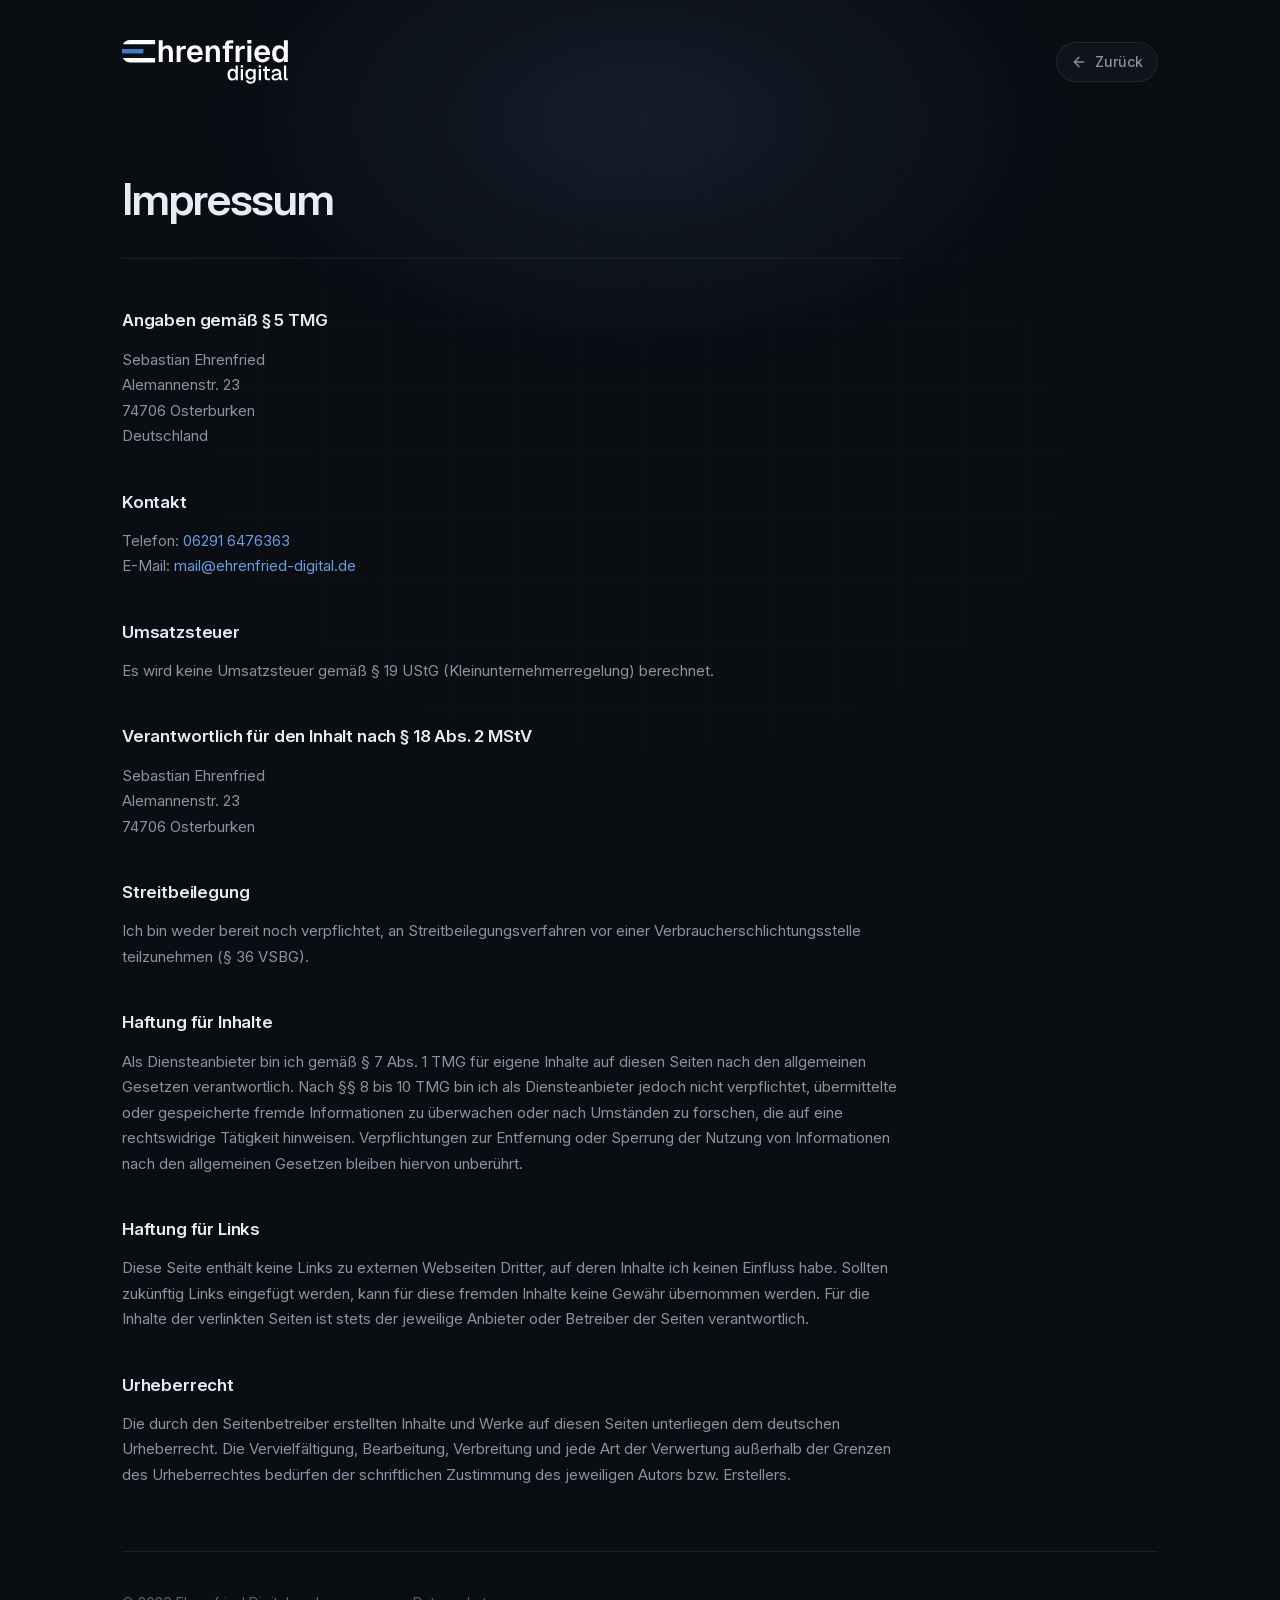
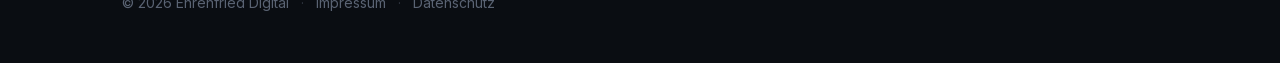
==== impressum.html @ 120dff1f "Add files via upload" ====
<!DOCTYPE html>
<html lang="de">
<head>
    <meta charset="UTF-8">
    <meta name="viewport" content="width=device-width, initial-scale=1.0">
    <title>Impressum — Ehrenfried Digital</title>
    <meta name="description" content="Impressum von Ehrenfried Digital nach § 5 TMG.">
    <meta name="robots" content="index, follow">
    <link rel="preload" href="fonts/InterVariable.woff2" as="font" type="font/woff2" crossorigin>
    <link rel="stylesheet" href="styles.css">
</head>
<body>
    <div class="background-grid"></div>
    <div class="background-glow"></div>

    <main class="container">
        <header class="header">
            <a href="index.html" class="logo" aria-label="Zur Startseite">
                <img src="logo.svg" alt="Ehrenfried Digital" class="logo-img">
            </a>
            <a href="index.html" class="back-link">
                <svg viewBox="0 0 24 24" fill="none" stroke="currentColor" stroke-width="2" stroke-linecap="round" stroke-linejoin="round" aria-hidden="true">
                    <line x1="19" y1="12" x2="5" y2="12"></line>
                    <polyline points="12 19 5 12 12 5"></polyline>
                </svg>
                <span>Zurück</span>
            </a>
        </header>

        <article class="legal-page">
            <h1 class="legal-title">Impressum</h1>

            <section class="legal-section">
                <h2>Angaben gemäß § 5 TMG</h2>
                <p>
                    Sebastian Ehrenfried<br>
                    Alemannenstr. 23<br>
                    74706 Osterburken<br>
                    Deutschland
                </p>
            </section>

            <section class="legal-section">
                <h2>Kontakt</h2>
                <p>
                    Telefon: <a href="tel:+4962916476363">06291 6476363</a><br>
                    E-Mail: <a href="mailto:mail@ehrenfried-digital.de">mail@ehrenfried-digital.de</a>
                </p>
            </section>

            <section class="legal-section">
                <h2>Umsatzsteuer</h2>
                <p>
                    Es wird keine Umsatzsteuer gemäß § 19 UStG (Kleinunternehmerregelung) berechnet.
                </p>
            </section>

            <section class="legal-section">
                <h2>Verantwortlich für den Inhalt nach § 18 Abs. 2 MStV</h2>
                <p>
                    Sebastian Ehrenfried<br>
                    Alemannenstr. 23<br>
                    74706 Osterburken
                </p>
            </section>

            <section class="legal-section">
                <h2>Streitbeilegung</h2>
                <p>
                    Ich bin weder bereit noch verpflichtet, an Streitbeilegungsverfahren vor einer
                    Verbraucherschlichtungsstelle teilzunehmen (§ 36 VSBG).
                </p>
            </section>

            <section class="legal-section">
                <h2>Haftung für Inhalte</h2>
                <p>
                    Als Diensteanbieter bin ich gemäß § 7 Abs. 1 TMG für eigene Inhalte auf diesen Seiten nach den
                    allgemeinen Gesetzen verantwortlich. Nach §§ 8 bis 10 TMG bin ich als Diensteanbieter jedoch
                    nicht verpflichtet, übermittelte oder gespeicherte fremde Informationen zu überwachen oder nach
                    Umständen zu forschen, die auf eine rechtswidrige Tätigkeit hinweisen. Verpflichtungen zur
                    Entfernung oder Sperrung der Nutzung von Informationen nach den allgemeinen Gesetzen bleiben
                    hiervon unberührt.
                </p>
            </section>

            <section class="legal-section">
                <h2>Haftung für Links</h2>
                <p>
                    Diese Seite enthält keine Links zu externen Webseiten Dritter, auf deren Inhalte ich keinen
                    Einfluss habe. Sollten zukünftig Links eingefügt werden, kann für diese fremden Inhalte keine
                    Gewähr übernommen werden. Für die Inhalte der verlinkten Seiten ist stets der jeweilige
                    Anbieter oder Betreiber der Seiten verantwortlich.
                </p>
            </section>

            <section class="legal-section">
                <h2>Urheberrecht</h2>
                <p>
                    Die durch den Seitenbetreiber erstellten Inhalte und Werke auf diesen Seiten unterliegen dem
                    deutschen Urheberrecht. Die Vervielfältigung, Bearbeitung, Verbreitung und jede Art der
                    Verwertung außerhalb der Grenzen des Urheberrechtes bedürfen der schriftlichen Zustimmung
                    des jeweiligen Autors bzw. Erstellers.
                </p>
            </section>
        </article>

        <footer class="footer">
            <span>© <span id="year"></span> Ehrenfried Digital</span>
            <span class="footer-divider">·</span>
            <a href="impressum.html" class="footer-link" aria-current="page">Impressum</a>
            <span class="footer-divider">·</span>
            <a href="datenschutz.html" class="footer-link">Datenschutz</a>
        </footer>
    </main>

    <script>
        document.getElementById('year').textContent = new Date().getFullYear();
    </script>
</body>
</html>
---- styles.css ----
@font-face {
    font-family: 'Inter';
    font-style: normal;
    font-weight: 100 900;
    font-display: swap;
    src: url('fonts/InterVariable.woff2') format('woff2-variations'),
         url('fonts/InterVariable.woff2') format('woff2');
}

:root {
    --bg: #0a0d12;
    --bg-elevated: #11161d;
    --bg-card: rgba(20, 26, 35, 0.6);
    --border: rgba(255, 255, 255, 0.08);
    --border-hover: rgba(74, 124, 184, 0.5);
    --text: #e8ecf2;
    --text-muted: #8a93a3;
    --text-subtle: #5a6373;
    --accent: #4a7cb8;
    --accent-bright: #6a9ce0;
    --accent-glow: rgba(74, 124, 184, 0.15);
}

* {
    margin: 0;
    padding: 0;
    box-sizing: border-box;
}

html {
    scroll-behavior: smooth;
}

body {
    font-family: 'Inter', -apple-system, BlinkMacSystemFont, 'Segoe UI', sans-serif;
    background: var(--bg);
    color: var(--text);
    line-height: 1.6;
    min-height: 100vh;
    overflow-x: hidden;
    font-weight: 400;
    -webkit-font-smoothing: antialiased;
    -moz-osx-font-smoothing: grayscale;
}

.background-grid {
    position: fixed;
    inset: 0;
    background-image:
        linear-gradient(rgba(255, 255, 255, 0.015) 1px, transparent 1px),
        linear-gradient(90deg, rgba(255, 255, 255, 0.015) 1px, transparent 1px);
    background-size: 64px 64px;
    pointer-events: none;
    z-index: 0;
    mask-image: radial-gradient(ellipse at center, black 30%, transparent 75%);
}

.background-glow {
    position: fixed;
    top: -20%;
    left: 50%;
    transform: translateX(-50%);
    width: 80%;
    height: 600px;
    background: radial-gradient(ellipse at center, var(--accent-glow) 0%, transparent 60%);
    pointer-events: none;
    z-index: 0;
}

.container {
    position: relative;
    z-index: 1;
    max-width: 1100px;
    margin: 0 auto;
    padding: 2.5rem 2rem 3rem;
    min-height: 100vh;
    display: flex;
    flex-direction: column;
}

.header {
    display: flex;
    align-items: center;
    justify-content: space-between;
    padding-bottom: 4rem;
    gap: 1rem;
}

.logo {
    display: inline-flex;
    align-items: center;
    text-decoration: none;
}

.logo-img {
    height: 44px;
    width: auto;
    display: block;
}

.back-link {
    display: inline-flex;
    align-items: center;
    gap: 0.5rem;
    padding: 0.5rem 0.875rem;
    font-size: 0.875rem;
    font-weight: 500;
    color: var(--text-muted);
    text-decoration: none;
    border: 1px solid var(--border);
    border-radius: 999px;
    background: var(--bg-card);
    backdrop-filter: blur(8px);
    transition: color 0.2s ease, border-color 0.2s ease, background 0.2s ease;
}

.back-link svg {
    width: 16px;
    height: 16px;
}

.back-link:hover {
    color: var(--text);
    border-color: var(--border-hover);
    background: rgba(20, 26, 35, 0.8);
}

.hero {
    padding: 4rem 0 5rem;
    max-width: 780px;
}

.eyebrow {
    display: inline-block;
    font-size: 0.8125rem;
    font-weight: 500;
    color: var(--accent-bright);
    letter-spacing: 0.12em;
    text-transform: uppercase;
    margin-bottom: 1.75rem;
    padding: 0.4rem 0.875rem;
    background: var(--accent-glow);
    border: 1px solid rgba(74, 124, 184, 0.25);
    border-radius: 999px;
}

.headline {
    font-size: clamp(2.25rem, 5.5vw, 3.75rem);
    font-weight: 600;
    line-height: 1.1;
    letter-spacing: -0.025em;
    margin-bottom: 1.75rem;
    color: var(--text);
}

.subline {
    font-size: clamp(1.0625rem, 1.5vw, 1.1875rem);
    color: var(--text-muted);
    max-width: 640px;
    line-height: 1.6;
    font-weight: 400;
}

.contact {
    padding: 2rem 0 5rem;
}

.contact-headline {
    font-size: clamp(1.75rem, 3.5vw, 2.5rem);
    font-weight: 600;
    letter-spacing: -0.02em;
    margin-bottom: 2.5rem;
    color: var(--text);
}

.contact-grid {
    display: grid;
    grid-template-columns: repeat(auto-fit, minmax(280px, 1fr));
    gap: 1rem;
}

.contact-card {
    display: flex;
    flex-direction: column;
    gap: 0.5rem;
    padding: 1.75rem;
    background: var(--bg-card);
    border: 1px solid var(--border);
    border-radius: 12px;
    text-decoration: none;
    transition: border-color 0.3s ease, transform 0.3s ease, background 0.3s ease;
    backdrop-filter: blur(8px);
}

.contact-card:hover {
    border-color: var(--border-hover);
    transform: translateY(-2px);
    background: rgba(20, 26, 35, 0.8);
}

.contact-label {
    font-size: 0.75rem;
    font-weight: 500;
    color: var(--text-subtle);
    letter-spacing: 0.1em;
    text-transform: uppercase;
}

.contact-value {
    font-size: 1.125rem;
    font-weight: 500;
    color: var(--text);
    letter-spacing: -0.005em;
}

.legal-page {
    padding: 1rem 0 4rem;
    max-width: 780px;
}

.legal-title {
    font-size: clamp(2rem, 4vw, 2.75rem);
    font-weight: 600;
    letter-spacing: -0.025em;
    color: var(--text);
    margin-bottom: 3rem;
    padding-bottom: 1.5rem;
    border-bottom: 1px solid var(--border);
}

.legal-section {
    margin-bottom: 2.5rem;
}

.legal-section:last-child {
    margin-bottom: 0;
}

.legal-section h2 {
    font-size: 1.0625rem;
    font-weight: 600;
    color: var(--text);
    margin-bottom: 0.75rem;
    letter-spacing: -0.01em;
}

.legal-section p,
.legal-section li {
    font-size: 0.9375rem;
    color: var(--text-muted);
    line-height: 1.7;
}

.legal-section p + p {
    margin-top: 1rem;
}

.legal-section ul {
    margin: 0.75rem 0 1rem 1.25rem;
    padding: 0;
}

.legal-section ul li {
    margin-bottom: 0.375rem;
}

.legal-section a {
    color: var(--accent-bright);
    text-decoration: none;
    transition: color 0.2s ease;
}

.legal-section a:hover {
    color: var(--text);
    text-decoration: underline;
}

.footer {
    margin-top: auto;
    padding-top: 2.5rem;
    border-top: 1px solid var(--border);
    display: flex;
    align-items: center;
    gap: 0.75rem;
    font-size: 0.875rem;
    color: var(--text-subtle);
    flex-wrap: wrap;
}

.footer-divider {
    color: var(--text-subtle);
    opacity: 0.5;
}

.footer-link {
    color: var(--text-subtle);
    text-decoration: none;
    transition: color 0.2s ease;
}

.footer-link:hover {
    color: var(--accent-bright);
}

@media (max-width: 640px) {
    .container {
        padding: 2rem 1.25rem 2.5rem;
    }

    .header {
        padding-bottom: 2.5rem;
    }

    .hero {
        padding: 2rem 0 3.5rem;
    }

    .contact {
        padding: 1rem 0 3rem;
    }

    .legal-page {
        padding: 0.5rem 0 3rem;
    }

    .legal-title {
        margin-bottom: 2rem;
    }

    .back-link span {
        display: none;
    }

    .back-link {
        padding: 0.5rem;
    }
}
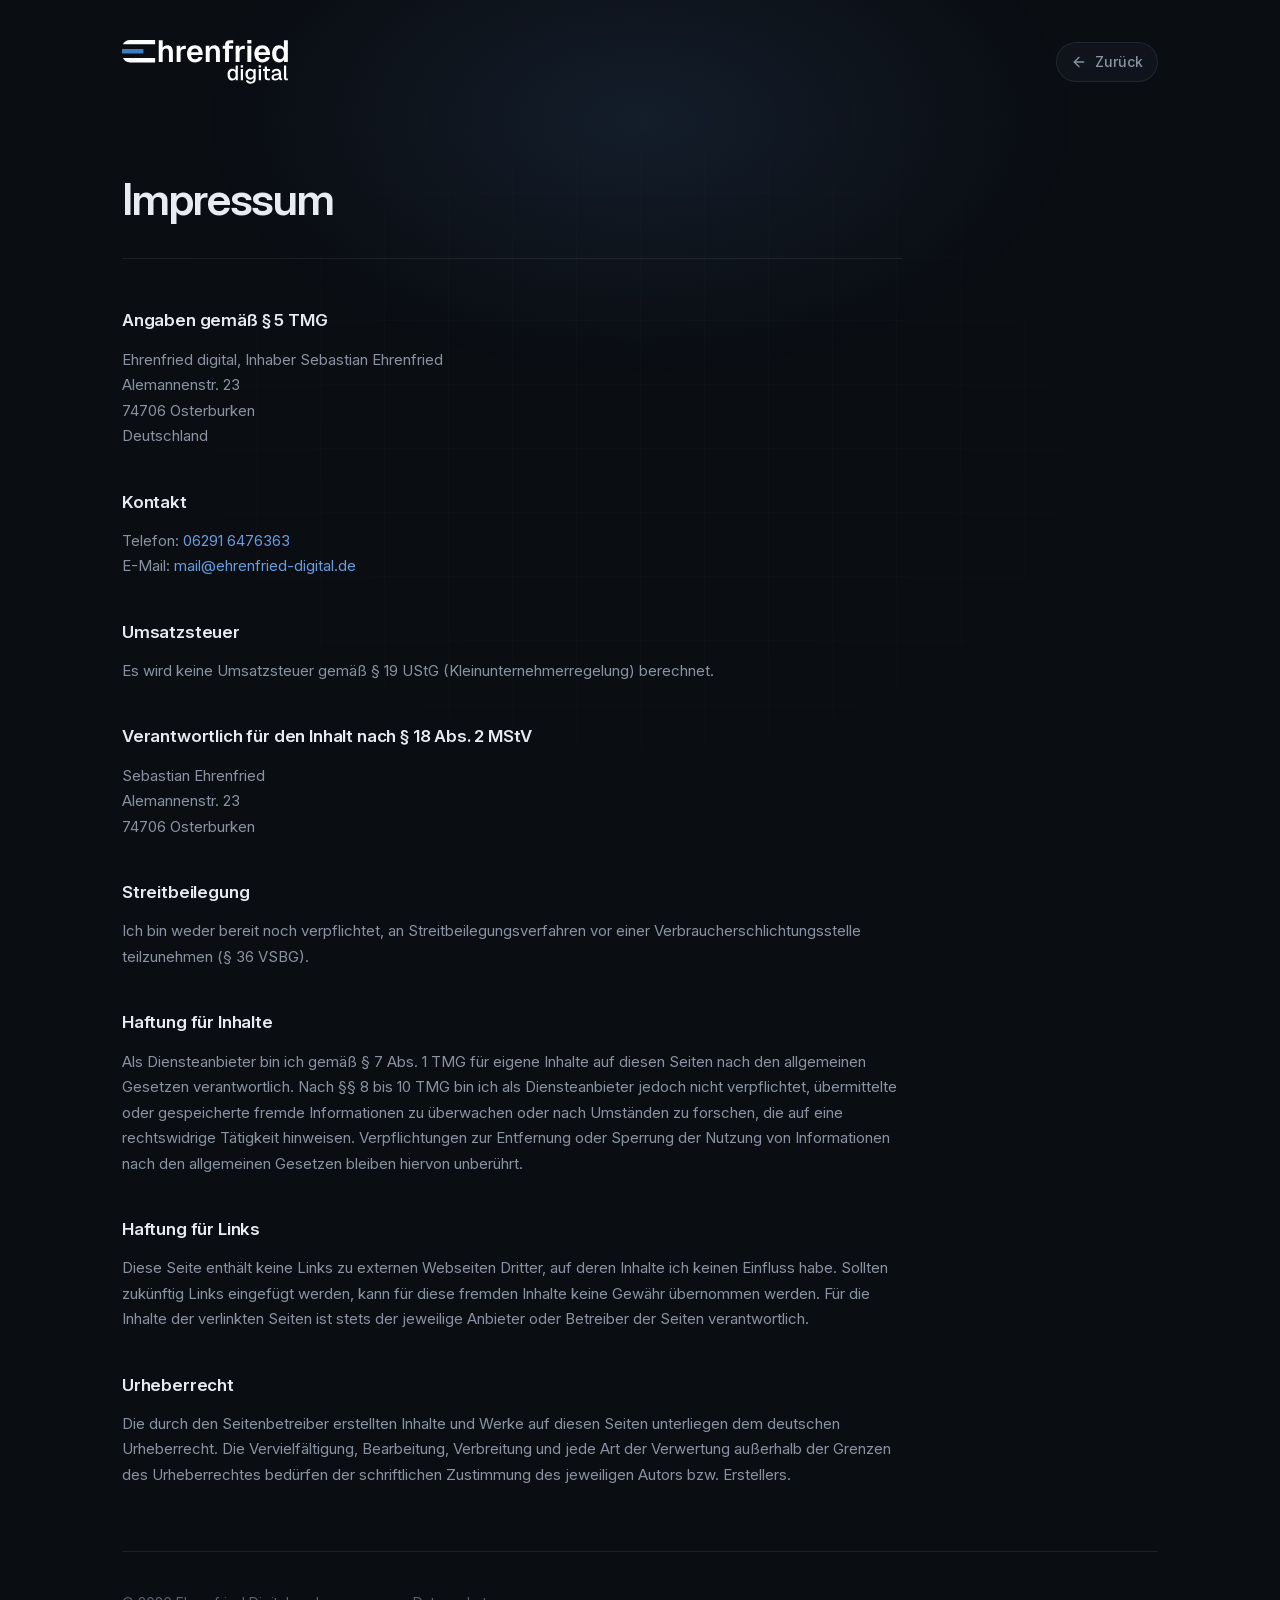
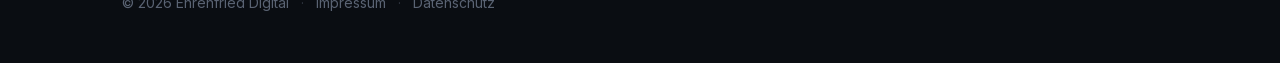
==== commit 4af72f75: "Update ownership information in impressum.html" ====
--- a/impressum.html
+++ b/impressum.html
@@ -33,7 +33,7 @@
             <section class="legal-section">
                 <h2>Angaben gemäß § 5 TMG</h2>
                 <p>
-                    Sebastian Ehrenfried<br>
+                    Ehrenfried digital, Inhaber Sebastian Ehrenfried<br>
                     Alemannenstr. 23<br>
                     74706 Osterburken<br>
                     Deutschland
